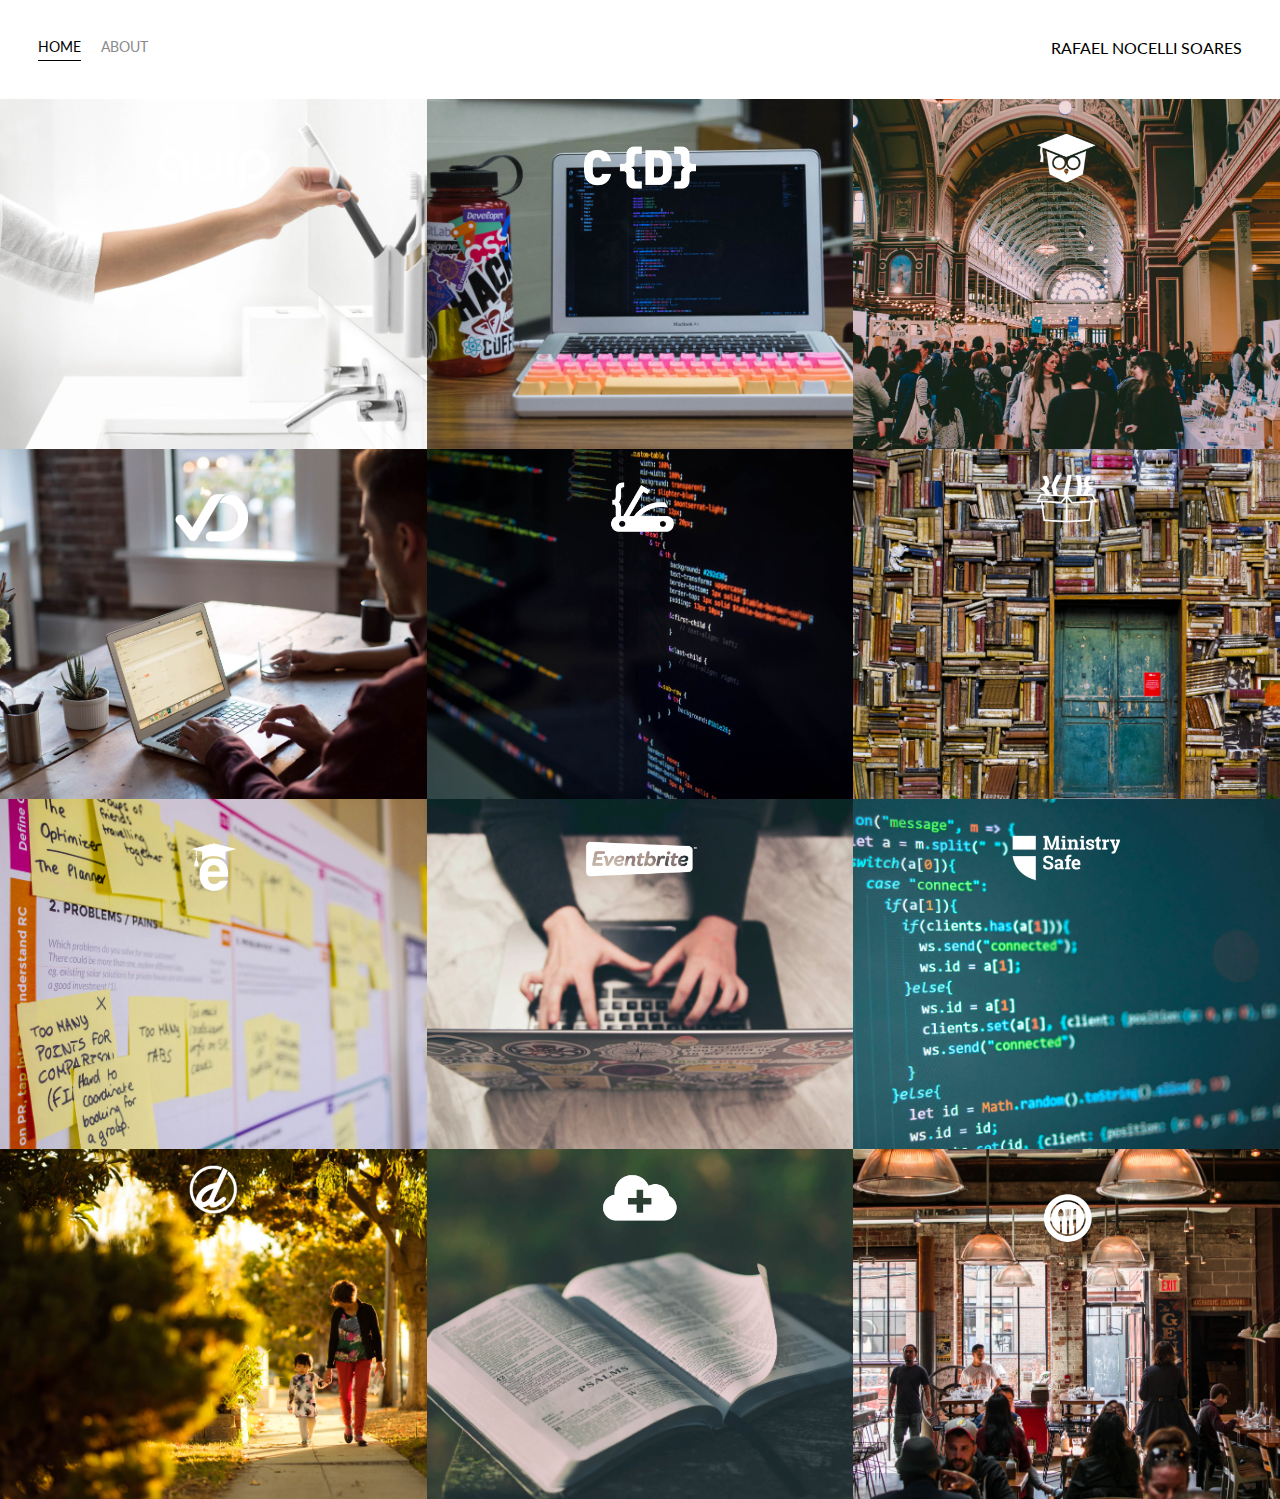
==== index.html @ e679b127 "Add files via upload" ====
<!DOCTYPE html>
<html>
    <head>
        <meta charset = "utf-8" />
        <title>Page Title</title>
        <link href="https://fonts.googleapis.com/css?family=Lato&display=swap" rel="stylesheet">
        <link rel="stylesheet" href="styles.css">
    </head>
    <body>
        <div class="container">
            <div class="nav-wrapper">
                <div class="left-side"> 
                    <div class="nav-link-wrapper active-nav-link">
                        <a href="index.html">Home</a>
                    </div>

                    <div class="nav-link-wrapper">
                        <a href="about.html">about</a>
                    </div>
                </div>

                <div class="right-side">
                    <div class="brand">
                        <div>RAFAEL NOCELLI SOARES</div>
                    </div>
                </div>
            </div>
            <div class="content-wrapper">
                <div class="portfolio-items-wrapper">

                    <div class="portfolio-item-wrapper">
                        
                        <div class="portfolio-img-background" style="background-image:url(images/portfolio1.jpg);"></div>

                        <div class="img-text-wrapper">

                            <div class="logo-wrapper">
                                <img src="images/logos/quip.png">
                            </div>

                            <div class="subtitle">
                                Lorem ipsum dolor sit amet, consectetur adipiscing elit, sed do eiusmod tempor incididunt ut labore et dolore magna aliqua. Sit amet dictum sit amet justo donec enim. Pellentesque pulvinar pellentesque habitant morbi tristique senectus et. Nisl nunc mi ipsum faucibus. Mi ipsum faucibus vitae aliquet.
                            </div>

                        </div>
                    </div>

                    <div class="portfolio-item-wrapper">
                        
                        <div class="portfolio-img-background" style="background-image:url(images/portfolio2.jpg);"></div>

                        <div class="img-text-wrapper">

                            <div class="logo-wrapper">
                                <img src="images/logos/crondose.png">
                            </div>

                            <div class="subtitle">
                                Lorem ipsum dolor sit amet, consectetur adipiscing elit, sed do eiusmod tempor incididunt ut labore et dolore magna aliqua. Netus et malesuada fames ac turpis. Porta nibh venenatis cras sed felis eget. Dapibus ultrices in iaculis nunc sed. In pellentesque massa placerat duis ultricies lacus.
                            </div>

                        </div>
                    </div>

                    <div class="portfolio-item-wrapper">
                        
                        <div class="portfolio-img-background" style="background-image:url(images/portfolio3.jpg);"></div>

                        <div class="img-text-wrapper">

                            <div class="logo-wrapper">
                                <img src="images/logos/dailysmarty.png">
                            </div>

                            <div class="subtitle">
                                Lorem ipsum dolor sit amet, consectetur adipiscing elit, sed do eiusmod tempor incididunt ut labore et dolore magna aliqua. Massa sapien faucibus et molestie ac feugiat sed lectus. Faucibus vitae aliquet nec ullamcorper sit amet risus. Sit amet purus gravida quis blandit turpis. Imperdiet dui accumsan sit amet nulla facilisi.
                            </div>

                        </div>
                    </div>

                    <div class="portfolio-item-wrapper">
                        
                        <div class="portfolio-img-background" style="background-image:url(images/portfolio4.jpg);"></div>

                        <div class="img-text-wrapper">

                            <div class="logo-wrapper">
                                <img src="images/logos/dashtrack.png">
                            </div>

                            <div class="subtitle">
                                Lorem ipsum dolor sit amet, consectetur adipiscing elit, sed do eiusmod tempor incididunt ut labore et dolore magna aliqua. Aenean sed adipiscing diam donec adipiscing. Sit amet facilisis magna etiam. Nec ultrices dui sapien eget mi proin sed. Et malesuada fames ac turpis egestas maecenas.
                            </div>

                        </div>
                    </div>

                    <div class="portfolio-item-wrapper">
                        
                        <div class="portfolio-img-background" style="background-image:url(images/portfolio5.jpg);"></div>

                        <div class="img-text-wrapper">

                            <div class="logo-wrapper">
                                <img src="images/logos/devcamp.png">
                            </div>

                            <div class="subtitle">
                                Lorem ipsum dolor sit amet, consectetur adipiscing elit, sed do eiusmod tempor incididunt ut labore et dolore magna aliqua. Id ornare arcu odio ut sem nulla. Pellentesque adipiscing commodo elit at. Morbi tristique senectus et netus et malesuada fames ac. Ut enim blandit volutpat maecenas.
                            </div>

                        </div>
                    </div>

                    <div class="portfolio-item-wrapper">
                        
                        <div class="portfolio-img-background" style="background-image:url(images/portfolio6.jpg);"></div>

                        <div class="img-text-wrapper">

                            <div class="logo-wrapper">
                                <img src="images/logos/devtrunk.png">
                            </div>

                            <div class="subtitle">
                                Lorem ipsum dolor sit amet, consectetur adipiscing elit, sed do eiusmod tempor incididunt ut labore et dolore magna aliqua. Id donec ultrices tincidunt arcu. Dictumst vestibulum rhoncus est pellentesque elit ullamcorper. Egestas sed tempus urna et pharetra pharetra massa massa ultricies. Nunc non blandit massa enim nec.
                            </div>

                        </div>
                    </div>

                    <div class="portfolio-item-wrapper">
                        
                        <div class="portfolio-img-background" style="background-image:url(images/portfolio7.jpg);"></div>

                        <div class="img-text-wrapper">

                            <div class="logo-wrapper">
                                <img src="images/logos/edutechional.png">
                            </div>

                            <div class="subtitle">
                                Lorem ipsum dolor sit amet, consectetur adipiscing elit, sed do eiusmod tempor incididunt ut labore et dolore magna aliqua. Aliquet sagittis id consectetur purus. Ut faucibus pulvinar elementum integer. Amet consectetur adipiscing elit ut. Facilisi cras fermentum odio eu feugiat pretium.
                            </div>

                        </div>
                    </div>

                    <div class="portfolio-item-wrapper">
                        
                        <div class="portfolio-img-background" style="background-image:url(images/portfolio8.jpg);"></div>

                        <div class="img-text-wrapper">

                            <div class="logo-wrapper">
                                <img src="images/logos/eventbrite.png">
                            </div>

                            <div class="subtitle">
                                Lorem ipsum dolor sit amet, consectetur adipiscing elit, sed do eiusmod tempor incididunt ut labore et dolore magna aliqua. Tincidunt eget nullam non nisi est sit. Consectetur a erat nam at lectus urna duis. Mauris commodo quis imperdiet massa tincidunt. Gravida rutrum quisque non tellus orci ac.
                            </div>

                        </div>
                    </div>

                    <div class="portfolio-item-wrapper">
                        
                        <div class="portfolio-img-background" style="background-image:url(images/portfolio9.jpg);"></div>

                        <div class="img-text-wrapper">

                            <div class="logo-wrapper">
                                <img src="images/logos/ministry-safe.png">
                            </div>

                            <div class="subtitle">
                                Lorem ipsum dolor sit amet, consectetur adipiscing elit, sed do eiusmod tempor incididunt ut labore et dolore magna aliqua. Nam aliquam sem et tortor consequat id porta nibh venenatis. Amet facilisis magna etiam tempor orci eu. Amet justo donec enim diam vulputate ut. Nibh tortor id aliquet lectus proin.
                            </div>

                        </div>
                    </div>

                    <div class="portfolio-item-wrapper">
                        
                        <div class="portfolio-img-background" style="background-image:url(images/portfolio10.jpg);"></div>

                        <div class="img-text-wrapper">

                            <div class="logo-wrapper">
                                <img src="images/logos/open-devos.png">
                            </div>

                            <div class="subtitle">
                                Lorem ipsum dolor sit amet, consectetur adipiscing elit, sed do eiusmod tempor incididunt ut labore et dolore magna aliqua. Sed viverra tellus in hac habitasse platea dictumst vestibulum rhoncus. In hendrerit gravida rutrum quisque non tellus. Interdum velit laoreet id donec ultrices tincidunt arcu. Nulla posuere sollicitudin aliquam ultrices sagittis orci.
                            </div>

                        </div>
                    </div>

                    <div class="portfolio-item-wrapper">
                        
                        <div class="portfolio-img-background" style="background-image:url(images/portfolio11.jpg);"></div>

                        <div class="img-text-wrapper">

                            <div class="logo-wrapper">
                                <img src="images/logos/shop-hacker.png">
                            </div>

                            <div class="subtitle">
                                Lorem ipsum dolor sit amet, consectetur adipiscing elit, sed do eiusmod tempor incididunt ut labore et dolore magna aliqua. Morbi tristique senectus et netus et malesuada fames ac. Vel elit scelerisque mauris pellentesque pulvinar pellentesque habitant. Feugiat vivamus at augue eget arcu dictum varius duis. Nisi quis eleifend quam adipiscing vitae.
                            </div>

                        </div>
                    </div>

                    <div class="portfolio-item-wrapper">
                        
                        <div class="portfolio-img-background" style="background-image:url(images/portfolio12.jpg);"></div>

                        <div class="img-text-wrapper">

                            <div class="logo-wrapper">
                                <img src="images/logos/toastability.png">
                            </div>

                            <div class="subtitle">
                                Lorem ipsum dolor sit amet, consectetur adipiscing elit, sed do eiusmod tempor incididunt ut labore et dolore magna aliqua. Est velit egestas dui id ornare arcu odio ut. Tristique senectus et netus et. Aliquet bibendum enim facilisis gravida neque convallis. Non quam lacus suspendisse faucibus.
                            </div>

                        </div>
                    </div>

                </div>
            </div>
        </div>
    </body>
    <script>
        const portfolioItems = document.querySelectorAll('.portfolio-item-wrapper');

        portfolioItems.forEach(portfolioItem => {
            portfolioItem.addEventListener('mouseover', () =>{
                portfolioItem.childNodes[1].classList.add('img-darken');
            })
        })

        portfolioItems.forEach(portfolioItem => {
            portfolioItem.addEventListener('mouseout', () =>{
                portfolioItem.childNodes[1].classList.remove('img-darken');
            })
        })
    </script>
</html>
---- styles.css ----
/* Master styles*/
body{
    font-family:"Lato", "sans-serif" ;
    margin: 0px;
}

.container {
    display: grid;
    grid-template-columns: 1fr;
}

/*Nav styles*/
.nav-wrapper {
    display: flex;
    justify-content: space-between;
    padding: 38px;
}

.left-side {
    display: flex;
}

.nav-wrapper > .left-side > div {
    margin-right: 20px;
    font-size: 0.9em;
    text-transform: uppercase;
}

.nav-link-wrapper {
    height: 22px;
    border-bottom: 1px solid transparent;
    transition: border-bottom 0.5s;
}

.nav-link-wrapper a{
    color: #8a8a8a;
    text-decoration: none;
    transition: color 0.5s;
}

.nav-link-wrapper:hover {
    border-bottom: 1px solid black;
}

.nav-link-wrapper a:hover {
    color: black;
}

.active-nav-link {
    border-bottom: 1px solid black;
}

.active-nav-link a{
    color: black !important;
}

/*Portfolio styles*/

.portfolio-items-wrapper {
    display: grid;
    grid-template-columns: 1fr 1fr 1fr;
}

.portfolio-item-wrapper {
    position: relative;
}

.portfolio-img-background {
    height: 350px;
    width: 100%;
    background-size: cover;
    background-position: center;
    background-repeat: no-repeat;
}

.img-text-wrapper {
    position: absolute;
    top: 0;
    display: flex;
    flex-direction: column;
    justify-content: center;
    align-items: center;
    height: 100%;
    text-align: center;
    padding-left: 100px;
    padding-right: 100px;
}

.logo-wrapper img {
    width: 50%;
    margin-bottom: 20px;
}

.img-text-wrapper .subtitle{
    transition: 1s;
    font-weight: 600;
    color: transparent;
}

.img-text-wrapper:hover .subtitle {
    font-weight: 600;
    color: lightseagreen;
}

.img-darken {
    transition: 1s;
    filter: brightness(10%);
}

/*about page*/

.two-column-wrapper {
    display: grid;
    grid-template-columns: 1fr 1fr;
}

.profile-image-wrapper img {
    width: 100%;
}

.profile-content-wrapper {
    padding: 30px;
}

.profile-content-wrapper h1 {
    color: lightseagreen;
}
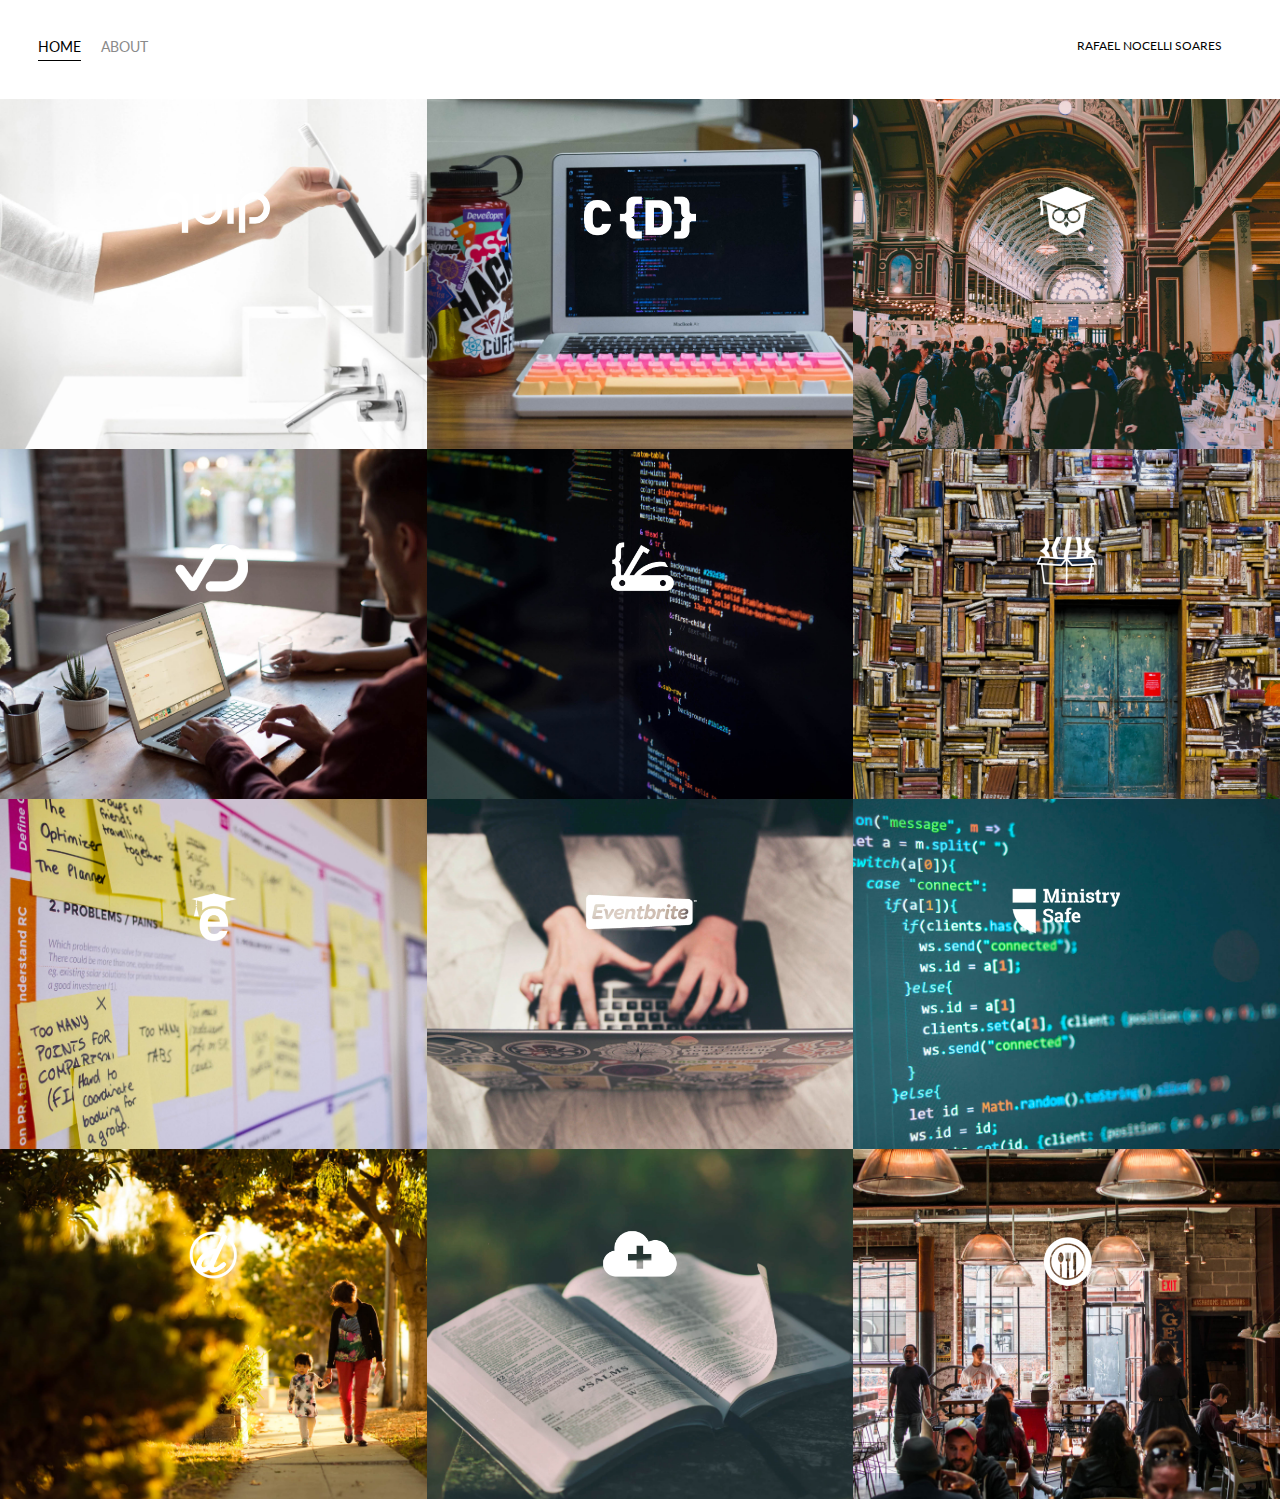
==== commit f34b5213: "Add files via upload" ====
--- a/index.html
+++ b/index.html
@@ -1,7 +1,8 @@
 <!DOCTYPE html>
 <html>
     <head>
-        <meta charset = "utf-8" />
+        <meta charset = "utf-8">
+        <meta name="viewport" content="width=device-width, initial-scale=1.0" />
         <title>Page Title</title>
         <link href="https://fonts.googleapis.com/css?family=Lato&display=swap" rel="stylesheet">
         <link rel="stylesheet" href="styles.css">
--- a/styles.css
+++ b/styles.css
@@ -1,4 +1,187 @@
-/* Master styles*/
+    /* Master styles*/
+    body{
+        font-family:"Lato", "sans-serif" ;
+        margin: 0px;
+    }
+    
+    .container {
+        display: grid;
+        grid-template-columns: 1fr;
+    }
+    
+    /*Nav styles*/
+    .nav-wrapper {
+        display: flex;
+        justify-content: space-between;
+        padding: 38px;
+    }
+    
+    .left-side {
+        display: flex;
+    }
+
+    .brand{
+        margin-right: 20px;
+        font-size: 0.5em;
+        text-transform: uppercase;
+    }
+    
+    .nav-wrapper > .left-side > div {
+        margin-right: 20px;
+        font-size: 0.5em;
+        text-transform: uppercase;
+    }
+    
+    .nav-link-wrapper {
+        height: 22px;
+        border-bottom: 1px solid transparent;
+        transition: border-bottom 0.5s;
+    }
+    
+    .nav-link-wrapper a{
+        color: #8a8a8a;
+        text-decoration: none;
+        transition: color 0.5s;
+    }
+    
+    .nav-link-wrapper:hover {
+        border-bottom: 1px solid black;
+    }
+    
+    .nav-link-wrapper a:hover {
+        color: black;
+    }
+    
+    .active-nav-link {
+        border-bottom: 1px solid black;
+    }
+    
+    .active-nav-link a{
+        color: black !important;
+    }
+    
+    /*Portfolio styles*/
+    
+    .portfolio-items-wrapper {
+        display: grid;
+        grid-template-columns: 1fr;
+    }
+    
+    .portfolio-item-wrapper {
+        position: relative;
+    }
+    
+    .portfolio-img-background {
+        height: 175px;
+        width: 100%;
+        background-size: cover;
+        background-position: center;
+        background-repeat: no-repeat;
+    }
+    
+    .img-text-wrapper {
+        position: absolute;
+        top: 0;
+        display: flex;
+        flex-direction: column;
+        justify-content: center;
+        align-items: center;
+        height: 100%;
+        text-align: center;
+        font-size: 0.5em;
+        padding-left: 50px;
+        padding-right: 50px;
+    }
+    
+    .logo-wrapper img {
+        width: 35%;
+        margin-bottom: 10px;
+    }
+    
+    .img-text-wrapper .subtitle{
+        transition: 1s;
+        font-weight: 600;
+        color: transparent;
+    }
+    
+    .img-text-wrapper:hover .subtitle {
+        font-weight: 600;
+        color: lightseagreen;
+    }
+    
+    .img-darken {
+        transition: 1s;
+        filter: brightness(10%);
+    }
+    
+    /*about page*/
+    
+    .two-column-wrapper {
+        display: grid;
+        grid-template-columns: 1fr;
+    }
+    
+    .profile-image-wrapper img {
+        width: 100%;
+    }
+    
+    .profile-content-wrapper {
+        padding: 30px;
+    }
+    
+    .profile-content-wrapper h1 {
+        color: lightseagreen;
+    }
+
+
+@media only screen and (min-width: 768px)
+{
+    /*Nav styles*/
+    .brand{
+        margin-right: 20px;
+        font-size: 0.75em;
+        text-transform: uppercase;
+    }
+    
+    .nav-wrapper > .left-side > div {
+        margin-right: 20px;
+        font-size: 0.75em;
+        text-transform: uppercase;
+    }
+
+    /*Portfolio styles*/
+    .portfolio-items-wrapper {
+        display: grid;
+        grid-template-columns: 1fr 1fr;
+    }
+
+    .portfolio-img-background {
+        height: 200px;
+        width: 100%;
+        background-size: cover;
+        background-position: center;
+        background-repeat: no-repeat;
+    }
+    
+    .img-text-wrapper {
+        position: absolute;
+        top: 0;
+        display: flex;
+        flex-direction: column;
+        justify-content: center;
+        align-items: center;
+        height: 100%;
+        text-align: center;
+        font-size: 0.7em;
+        padding-left: 50px;
+        padding-right: 50px;
+    }
+}
+
+
+@media only screen and (min-width: 1000px)
+{
+    /* Master styles*/
 body{
     font-family:"Lato", "sans-serif" ;
     margin: 0px;
@@ -124,4 +307,6 @@
 
 .profile-content-wrapper h1 {
     color: lightseagreen;
-}+}
+}
+
